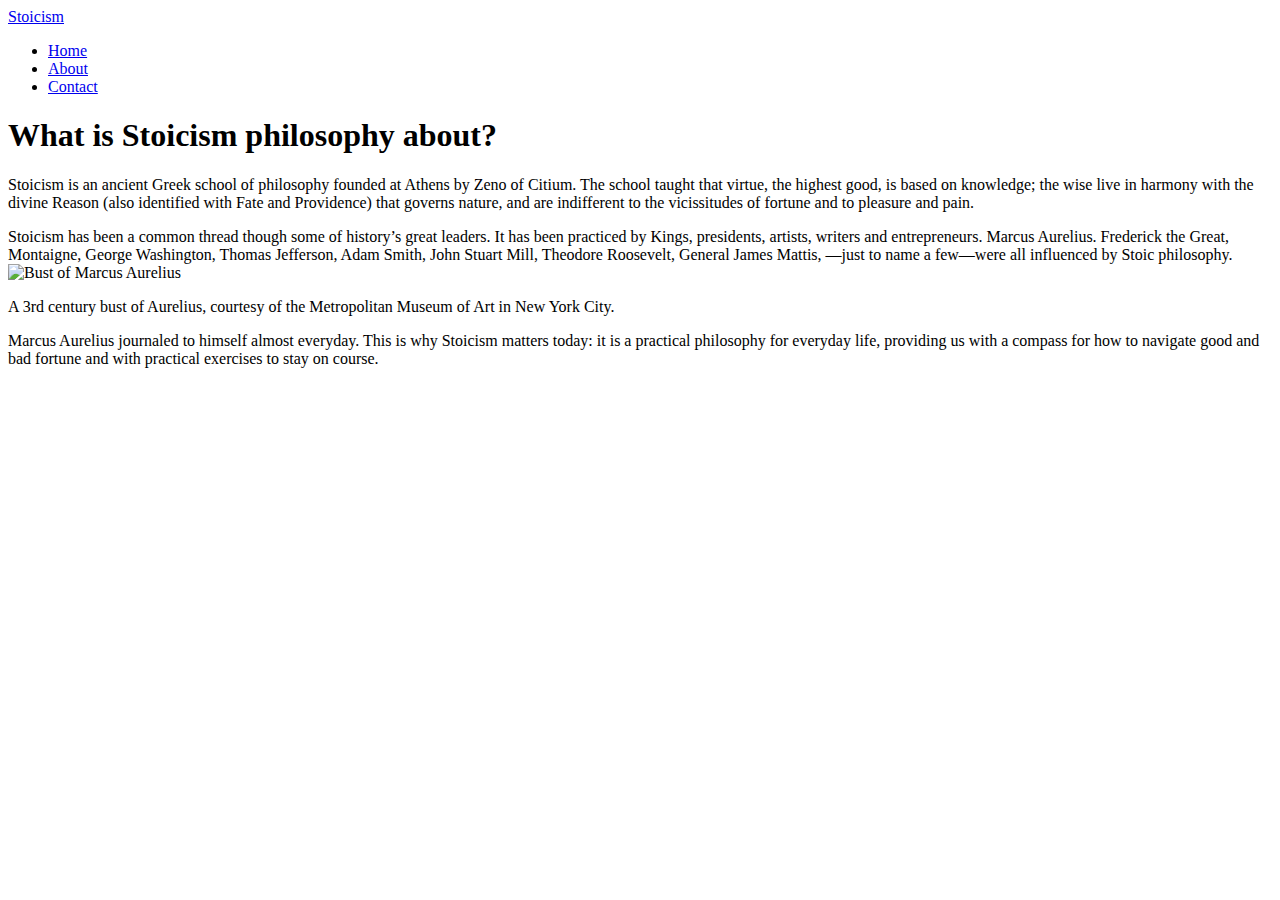
==== about.html @ 818d27c8 "first push" ====
<!DOCTYPE html>
<html lang="en">
<head>
    <meta charset="UTF-8">
    <meta http-equiv="X-UA-Compatible" content="IE=edge">
    <meta name="viewport" content="width=device-width, initial-scale=1.0">
   <link rel="stylesheet" href="./CSS/about.css">
    <title>About</title>
</head>
<body>
    
 <!-- Start of Nav -->
 <nav>
       
    <div>
        <a class="Stoicism" href="./index.html">Stoicism</a>
        <!-- <h1 class="Stoicism">Stoicism</h1> -->
    </div>

    <ul>
        
        <li>
            <a href="./index.html">Home</a>
        </li>
        <li>
            <a href="./about.html">About</a>
        </li>
        <li>
            <a href="./contact.html">Contact</a>
        </li>
    </ul>


</nav>
<!-- End of Nav -->

<!-- Start of Sections -->
<section>
    <h1 class="Header1">What is Stoicism philosophy about?</h1>
</section>

<section class="Paragraph1">
<p> Stoicism is an ancient Greek school of philosophy founded at Athens by Zeno of Citium. The school taught that virtue, the highest good, is based on knowledge; the wise live in harmony with the divine Reason (also identified with Fate and Providence) that governs nature, and are indifferent to the vicissitudes of fortune and to pleasure and pain.</p>
</section>

<section class="Paragraph2">
Stoicism has been a common thread though some of history’s great leaders. It has been practiced by Kings, presidents, artists, writers and entrepreneurs. Marcus Aurelius. Frederick the Great, Montaigne, George Washington, Thomas Jefferson, Adam Smith, John Stuart Mill, Theodore Roosevelt, General James Mattis, —just to name a few—were all influenced by Stoic philosophy. 
</section>
<!-- End of Sections -->

<!-- IMAGE -->
<img src="./IMGS/aurelius+bust.png" alt="Bust of Marcus Aurelius">
<!-- IMAGE -->

<!-- text for img -->
<section class="smalltext">
    <p>A 3rd century bust of Aurelius, courtesy of the Metropolitan Museum of Art in New York City.</p>       
</section>
<!-- text for img -->

<section class="Paragraph3">
Marcus Aurelius journaled to himself  almost everyday. This is why Stoicism matters today: it is a practical philosophy for everyday life, providing us with a compass for how to navigate good and bad fortune and with practical exercises to stay on course.
</section>


</body>
</html>
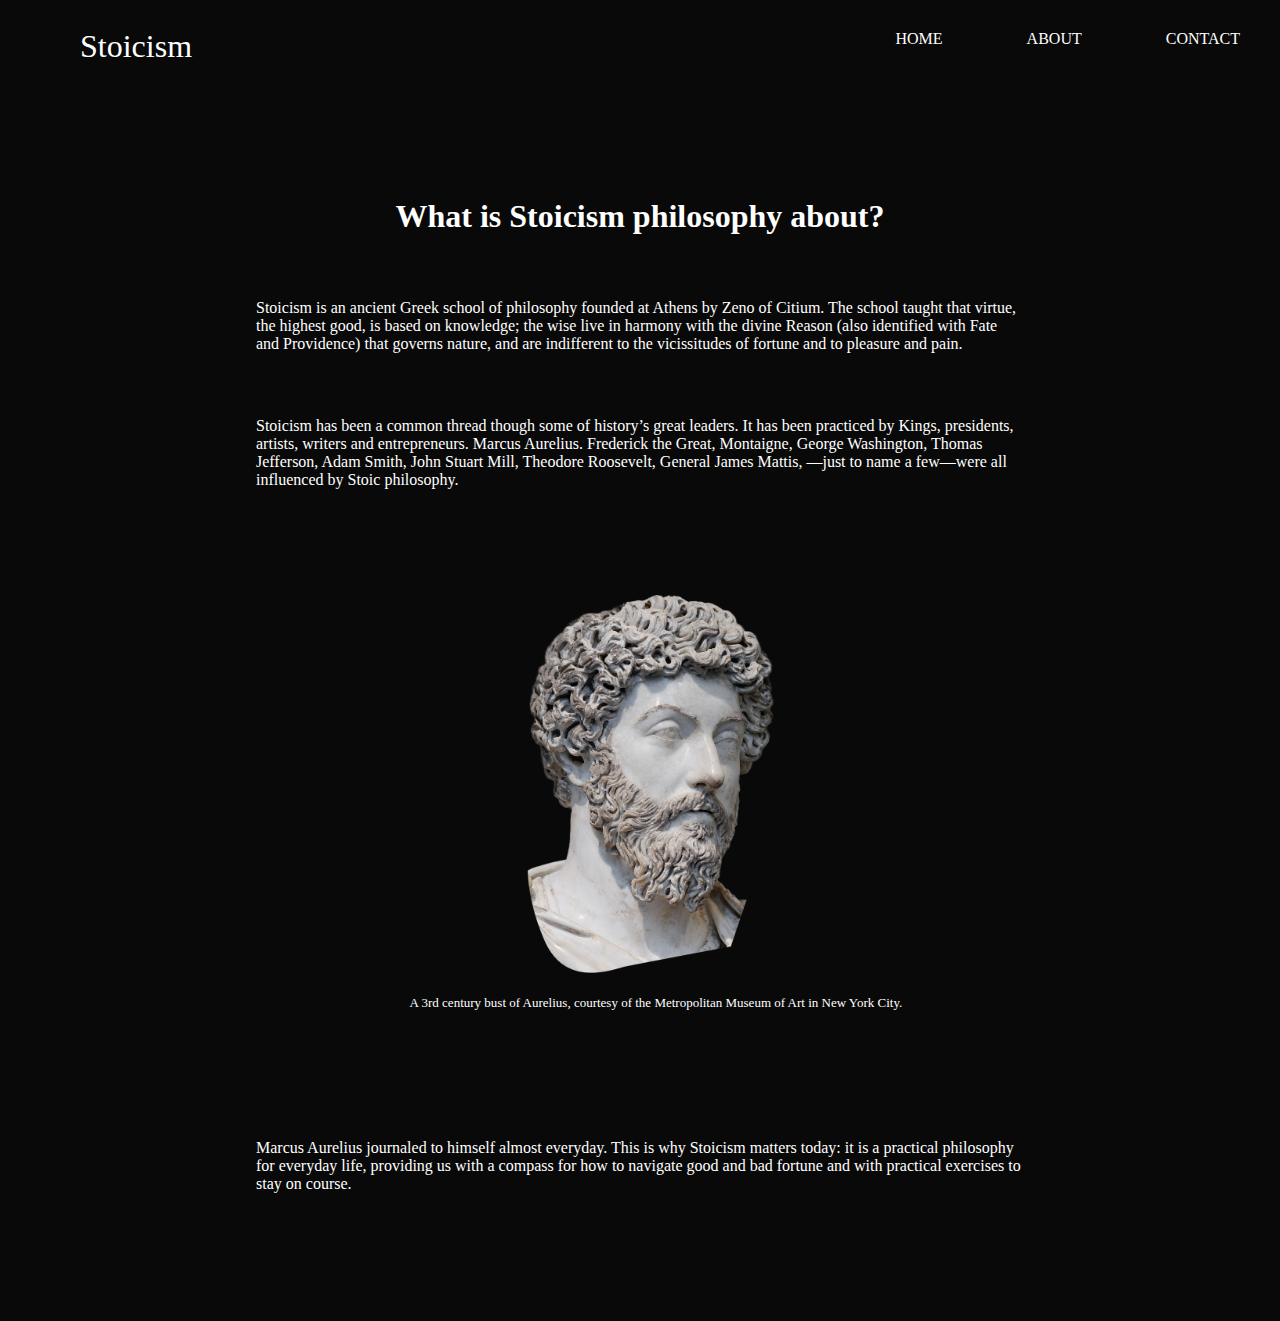
==== commit 64e83c2b: "adjusted paths" ====
--- a/about.html
+++ b/about.html
@@ -4,7 +4,7 @@
     <meta charset="UTF-8">
     <meta http-equiv="X-UA-Compatible" content="IE=edge">
     <meta name="viewport" content="width=device-width, initial-scale=1.0">
-   <link rel="stylesheet" href="./CSS/about.css">
+   <link rel="stylesheet" href="./css/about.css">
     <title>About</title>
 </head>
 <body>
@@ -20,13 +20,13 @@
     <ul>
         
         <li>
-            <a href="./index.html">Home</a>
+            <a href="index.html">Home</a>
         </li>
         <li>
-            <a href="./about.html">About</a>
+            <a href="about.html">About</a>
         </li>
         <li>
-            <a href="./contact.html">Contact</a>
+            <a href="contact.html">Contact</a>
         </li>
     </ul>
 
@@ -49,7 +49,7 @@
 <!-- End of Sections -->
 
 <!-- IMAGE -->
-<img src="./IMGS/aurelius+bust.png" alt="Bust of Marcus Aurelius">
+<img src="./imgs/aurelius+bust.png" alt="Bust of Marcus Aurelius">
 <!-- IMAGE -->
 
 <!-- text for img -->
--- a/css/about.css
+++ b/css/about.css
@@ -0,0 +1,80 @@
+*{
+    margin: 0%;
+    padding: 0%;
+    background-color: #090909;
+}
+
+nav{
+    width: 100%;
+    height: 70px;
+    position: sticky;
+    z-index: 997;
+    top: 0%;
+}
+
+.Stoicism{
+    color: #fff;
+    float: left;
+    margin-left: 80px;
+    margin-top: 28px;
+    font-size: xx-large;
+    text-decoration: none;
+    
+}
+
+nav ul{
+    float: right;
+}
+
+nav ul li{
+    display: inline-block;
+    padding: 30px 40px
+}
+
+nav ul li a{
+    color: #fff;
+    text-transform: uppercase;
+    text-decoration: none;
+}
+
+.Header1{
+    color: #fff;
+    text-align: center;
+    margin-top: 10%;
+    font-size: xx-large;
+}
+
+.Paragraph1{
+    color: #fff;
+    margin-left: 20%;
+    margin-right: 20%;
+    margin-top: 5%;
+}
+
+.Paragraph2{
+    color: #fff;
+    margin-left: 20%;
+    margin-right: 20%;
+    margin-top: 5%;
+}
+
+img{
+    height: 400px;
+    margin-left: 40%;
+    margin-top: 8%;
+}
+
+.smalltext{
+    color: #fff;
+    margin-bottom: 10%;
+    margin-left: 32%;
+    font-size: small;
+}
+
+.Paragraph3{
+    color: #fff;
+    margin-left: 20%;
+    margin-right: 20%;
+    margin-top: 5%;
+    margin-bottom: 10%;
+}
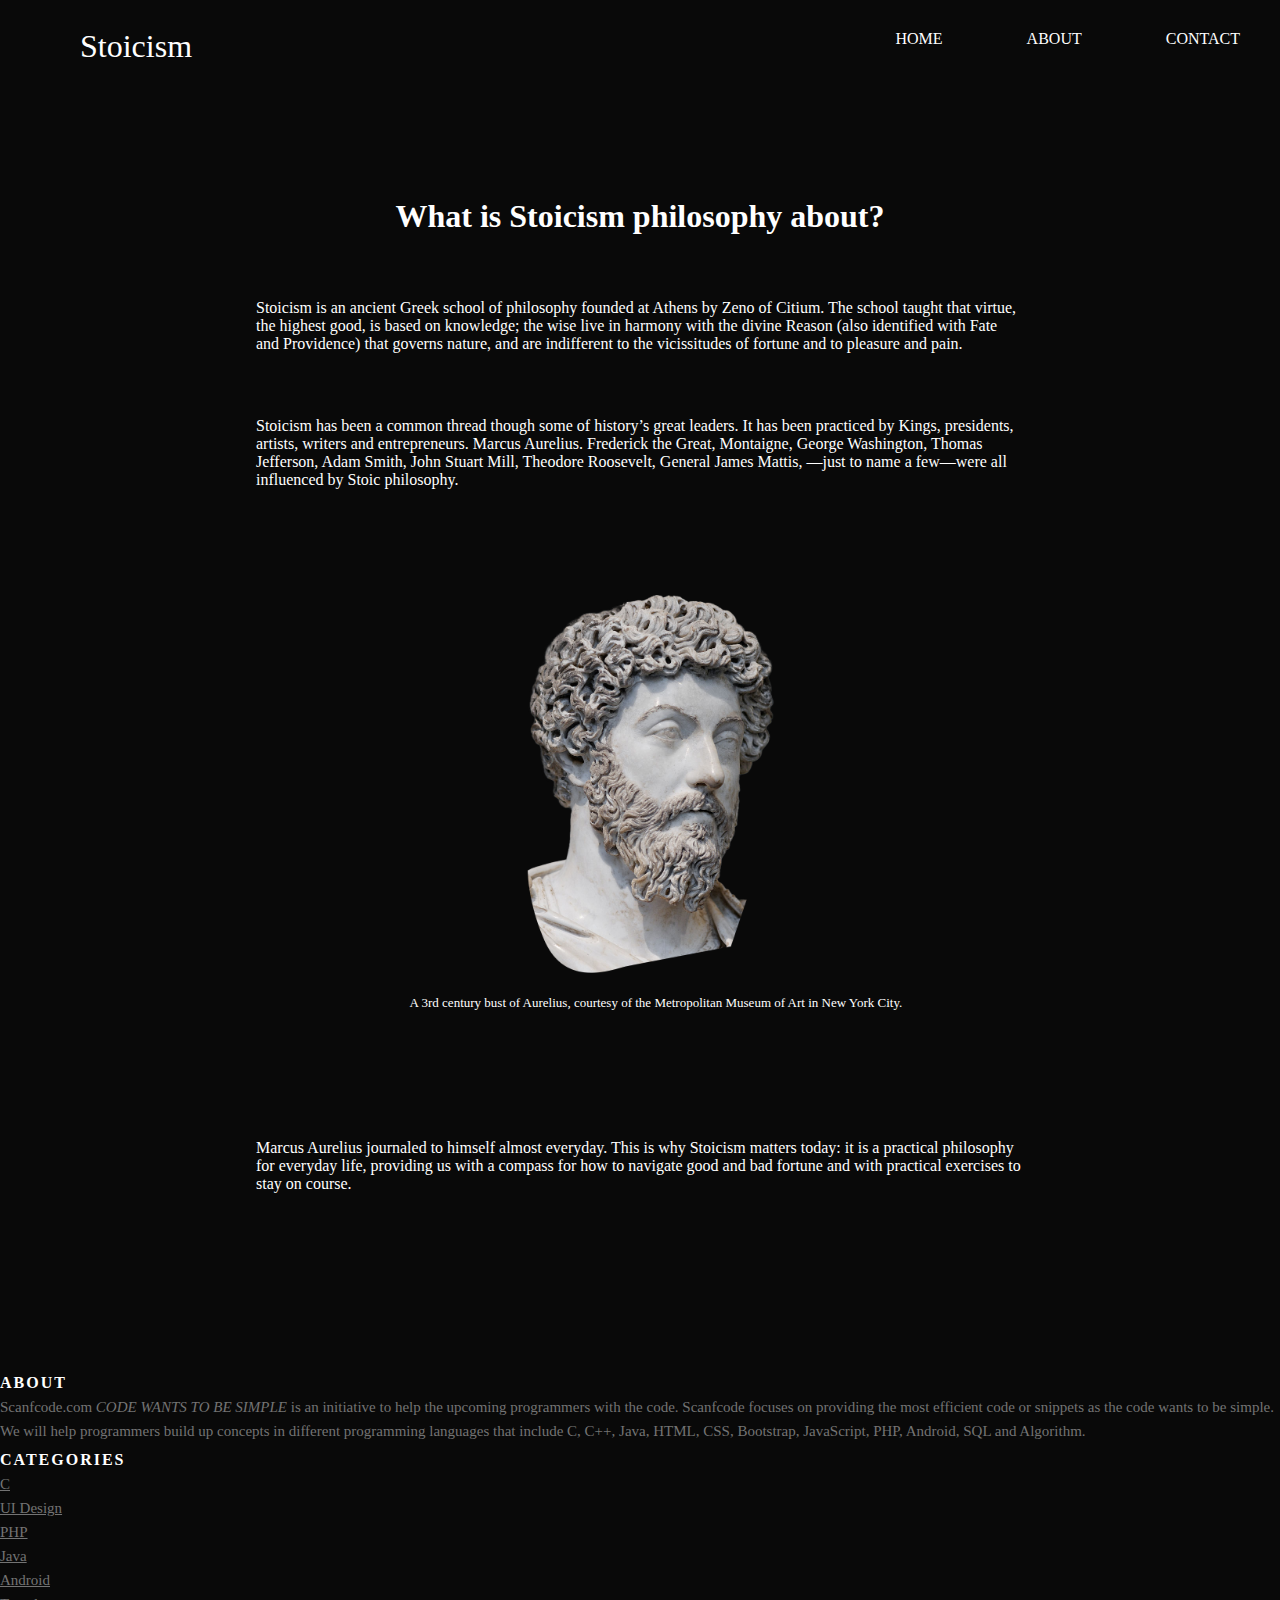
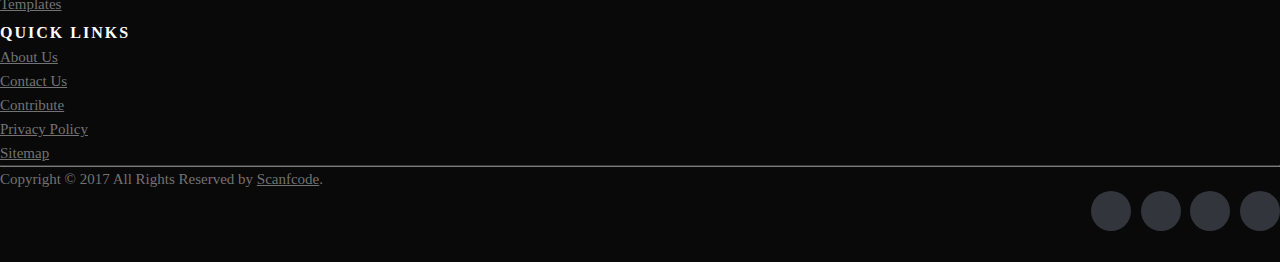
==== commit 8804bea1: "updated push" ====
--- a/about.html
+++ b/about.html
@@ -62,6 +62,60 @@
 Marcus Aurelius journaled to himself  almost everyday. This is why Stoicism matters today: it is a practical philosophy for everyday life, providing us with a compass for how to navigate good and bad fortune and with practical exercises to stay on course.
 </section>
 
+<!-- Site footer -->
+<footer class="site-footer">
+    <div class="container">
+      <div class="row">
+        <div class="col-sm-12 col-md-6">
+          <h6>About</h6>
+          <p class="text-justify">Scanfcode.com <i>CODE WANTS TO BE SIMPLE </i> is an initiative  to help the upcoming programmers with the code. Scanfcode focuses on providing the most efficient code or snippets as the code wants to be simple. We will help programmers build up concepts in different programming languages that include C, C++, Java, HTML, CSS, Bootstrap, JavaScript, PHP, Android, SQL and Algorithm.</p>
+        </div>
 
+        <div class="col-xs-6 col-md-3">
+          <h6>Categories</h6>
+          <ul class="footer-links">
+            <li><a href="https://www.instagram.com/probably_not_diego/">C</a></li>
+            <li><a href="https://www.instagram.com/probably_not_diego/">UI Design</a></li>
+            <li><a href="https://www.instagram.com/probably_not_diego/">PHP</a></li>
+            <li><a href="https://www.instagram.com/probably_not_diego/">Java</a></li>
+            <li><a href="https://www.instagram.com/probably_not_diego/">Android</a></li>
+            <li><a href="https://www.instagram.com/probably_not_diego/">Templates</a></li>
+          </ul>
+        </div>
+
+        <div class="col-xs-6 col-md-3">
+          <h6>Quick Links</h6>
+          <ul class="footer-links">
+            <li><a href="https://www.instagram.com/probably_not_diego/">About Us</a></li>
+            <li><a href="https://www.instagram.com/probably_not_diego/">Contact Us</a></li>
+            <li><a href="https://www.instagram.com/probably_not_diego/">Contribute</a></li>
+            <li><a href="https://www.instagram.com/probably_not_diego/">Privacy Policy</a></li>
+            <li><a href="https://www.instagram.com/probably_not_diego/">Sitemap</a></li>
+          </ul>
+        </div>
+      </div>
+      <hr>
+    </div>
+    <div class="container">
+      <div class="row">
+        <div class="col-md-8 col-sm-6 col-xs-12">
+          <p class="copyright-text">Copyright &copy; 2017 All Rights Reserved by 
+       <a href="#">Scanfcode</a>.
+          </p>
+        </div>
+
+        <div class="col-md-4 col-sm-6 col-xs-12">
+          <ul class="social-icons">
+            <li><a class="facebook" href="#"><i class="fa fa-facebook"></i></a></li>
+            <li><a class="twitter" href="#"><i class="fa fa-twitter"></i></a></li>
+            <li><a class="dribbble" href="#"><i class="fa fa-dribbble"></i></a></li>
+            <li><a class="linkedin" href="#"><i class="fa fa-linkedin"></i></a></li>   
+          </ul>
+        </div>
+      </div>
+    </div>
+</footer>
+
+<!-- end of footer -->
 </body>
 </html>--- a/css/about.css
+++ b/css/about.css
@@ -78,3 +78,167 @@
     margin-top: 5%;
     margin-bottom: 10%;
 }
+
+.site-footer
+{
+  background-color:#090909;
+  padding:45px 0 20px;
+  font-size:15px;
+  line-height:24px;
+  color:#737373;
+}
+.site-footer hr
+{
+  border-top-color:#bbb;
+  opacity:0.5
+}
+.site-footer hr.small
+{
+  margin:20px 0
+}
+.site-footer h6
+{
+  color:#fff;
+  font-size:16px;
+  text-transform:uppercase;
+  margin-top:5px;
+  letter-spacing:2px
+}
+.site-footer a
+{
+  color:#737373;
+}
+.site-footer a:hover
+{
+  color:#3366cc;
+  text-decoration:none;
+}
+.footer-links
+{
+  padding-left:0;
+  list-style:none
+}
+.footer-links li
+{
+  display:block
+}
+.footer-links a
+{
+  color:#737373
+}
+.footer-links a:active,.footer-links a:focus,.footer-links a:hover
+{
+  color:#3366cc;
+  text-decoration:none;
+}
+.footer-links.inline li
+{
+  display:inline-block
+}
+.site-footer .social-icons
+{
+  text-align:right
+}
+.site-footer .social-icons a
+{
+  width:40px;
+  height:40px;
+  line-height:40px;
+  margin-left:6px;
+  margin-right:0;
+  border-radius:100%;
+  background-color:#33353d
+}
+.copyright-text
+{
+  margin:0
+}
+@media (max-width:991px)
+{
+  .site-footer [class^=col-]
+  {
+    margin-bottom:30px
+  }
+}
+@media (max-width:767px)
+{
+  .site-footer
+  {
+    padding-bottom:0
+  }
+  .site-footer .copyright-text,.site-footer .social-icons
+  {
+    text-align:center
+  }
+}
+.social-icons
+{
+  padding-left:0;
+  margin-bottom:0;
+  list-style:none
+}
+.social-icons li
+{
+  display:inline-block;
+  margin-bottom:4px
+}
+.social-icons li.title
+{
+  margin-right:15px;
+  text-transform:uppercase;
+  color:#96a2b2;
+  font-weight:700;
+  font-size:13px
+}
+.social-icons a{
+  background-color:#eceeef;
+  color:#818a91;
+  font-size:16px;
+  display:inline-block;
+  line-height:44px;
+  width:44px;
+  height:44px;
+  text-align:center;
+  margin-right:8px;
+  border-radius:100%;
+  -webkit-transition:all .2s linear;
+  -o-transition:all .2s linear;
+  transition:all .2s linear
+}
+.social-icons a:active,.social-icons a:focus,.social-icons a:hover
+{
+  color:#fff;
+  background-color:#29aafe
+}
+.social-icons.size-sm a
+{
+  line-height:34px;
+  height:34px;
+  width:34px;
+  font-size:14px
+}
+.social-icons a.facebook:hover
+{
+  background-color:#3b5998
+}
+.social-icons a.twitter:hover
+{
+  background-color:#00aced
+}
+.social-icons a.linkedin:hover
+{
+  background-color:#007bb6
+}
+.social-icons a.dribbble:hover
+{
+  background-color:#ea4c89
+}
+@media (max-width:767px)
+{
+  .social-icons li.title
+  {
+    display:block;
+    margin-right:0;
+    font-weight:600
+  }
+}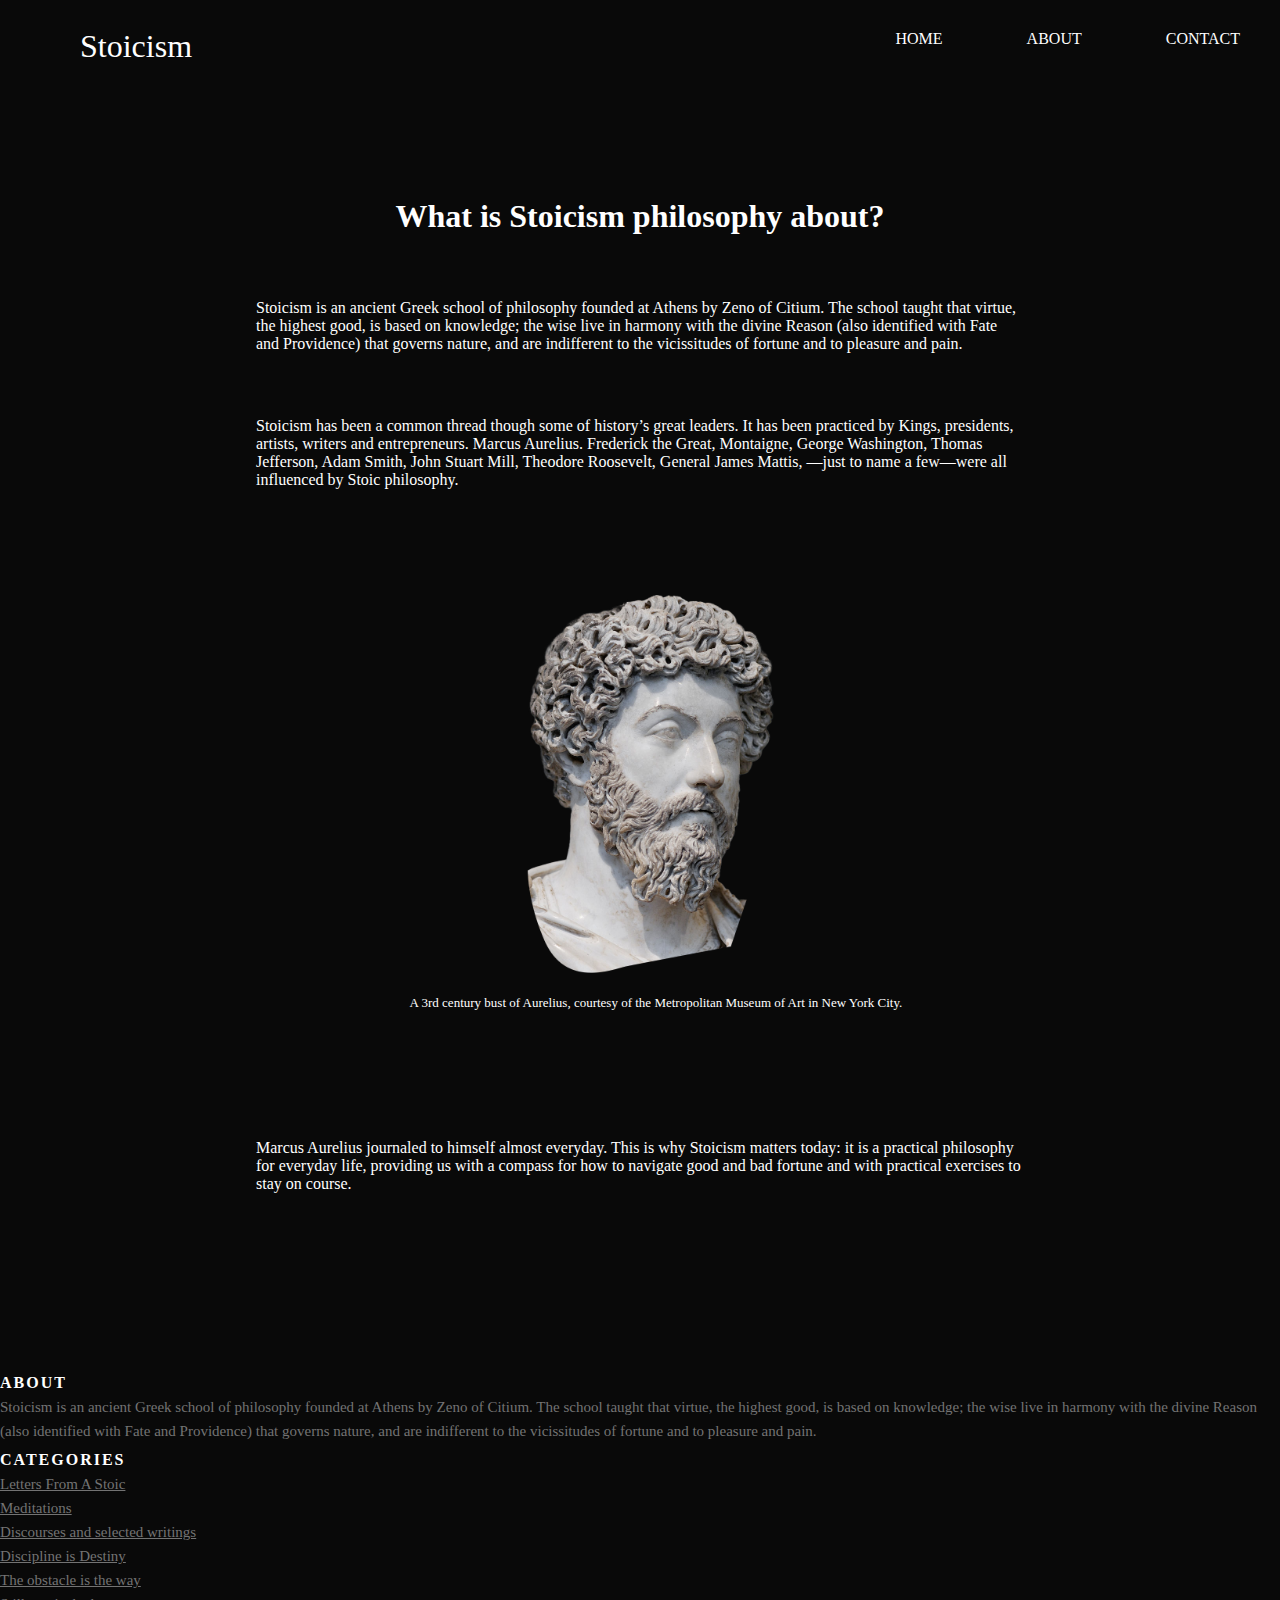
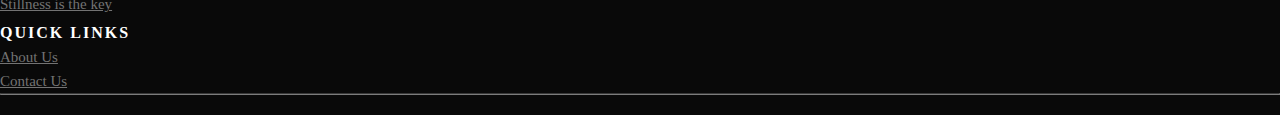
==== commit 42359ad7: "updated pushh" ====
--- a/about.html
+++ b/about.html
@@ -68,18 +68,18 @@
       <div class="row">
         <div class="col-sm-12 col-md-6">
           <h6>About</h6>
-          <p class="text-justify">Scanfcode.com <i>CODE WANTS TO BE SIMPLE </i> is an initiative  to help the upcoming programmers with the code. Scanfcode focuses on providing the most efficient code or snippets as the code wants to be simple. We will help programmers build up concepts in different programming languages that include C, C++, Java, HTML, CSS, Bootstrap, JavaScript, PHP, Android, SQL and Algorithm.</p>
+          <p class="text-justify">Stoicism is an ancient Greek school of philosophy founded at Athens by Zeno of Citium. The school taught that virtue, the highest good, is based on knowledge; the wise live in harmony with the divine Reason (also identified with Fate and Providence) that governs nature, and are indifferent to the vicissitudes of fortune and to pleasure and pain.</p>
         </div>
 
         <div class="col-xs-6 col-md-3">
           <h6>Categories</h6>
           <ul class="footer-links">
-            <li><a href="https://www.instagram.com/probably_not_diego/">C</a></li>
-            <li><a href="https://www.instagram.com/probably_not_diego/">UI Design</a></li>
-            <li><a href="https://www.instagram.com/probably_not_diego/">PHP</a></li>
-            <li><a href="https://www.instagram.com/probably_not_diego/">Java</a></li>
-            <li><a href="https://www.instagram.com/probably_not_diego/">Android</a></li>
-            <li><a href="https://www.instagram.com/probably_not_diego/">Templates</a></li>
+            <li><a href="https://www.instagram.com/probably_not_diego/">Letters From A Stoic</a></li>
+            <li><a href="https://www.instagram.com/probably_not_diego/">Meditations</a></li>
+            <li><a href="https://www.instagram.com/probably_not_diego/">Discourses and selected writings</a></li>
+            <li><a href="https://www.instagram.com/probably_not_diego/">Discipline is Destiny</a></li>
+            <li><a href="https://www.instagram.com/probably_not_diego/">The obstacle is the way</a></li>
+            <li><a href="https://www.instagram.com/probably_not_diego/">Stillness is the key</a></li>
           </ul>
         </div>
 
@@ -88,9 +88,6 @@
           <ul class="footer-links">
             <li><a href="https://www.instagram.com/probably_not_diego/">About Us</a></li>
             <li><a href="https://www.instagram.com/probably_not_diego/">Contact Us</a></li>
-            <li><a href="https://www.instagram.com/probably_not_diego/">Contribute</a></li>
-            <li><a href="https://www.instagram.com/probably_not_diego/">Privacy Policy</a></li>
-            <li><a href="https://www.instagram.com/probably_not_diego/">Sitemap</a></li>
           </ul>
         </div>
       </div>
@@ -99,17 +96,7 @@
     <div class="container">
       <div class="row">
         <div class="col-md-8 col-sm-6 col-xs-12">
-          <p class="copyright-text">Copyright &copy; 2017 All Rights Reserved by 
-       <a href="#">Scanfcode</a>.
-          </p>
-        </div>
-
-        <div class="col-md-4 col-sm-6 col-xs-12">
-          <ul class="social-icons">
-            <li><a class="facebook" href="#"><i class="fa fa-facebook"></i></a></li>
-            <li><a class="twitter" href="#"><i class="fa fa-twitter"></i></a></li>
-            <li><a class="dribbble" href="#"><i class="fa fa-dribbble"></i></a></li>
-            <li><a class="linkedin" href="#"><i class="fa fa-linkedin"></i></a></li>   
+      
           </ul>
         </div>
       </div>
